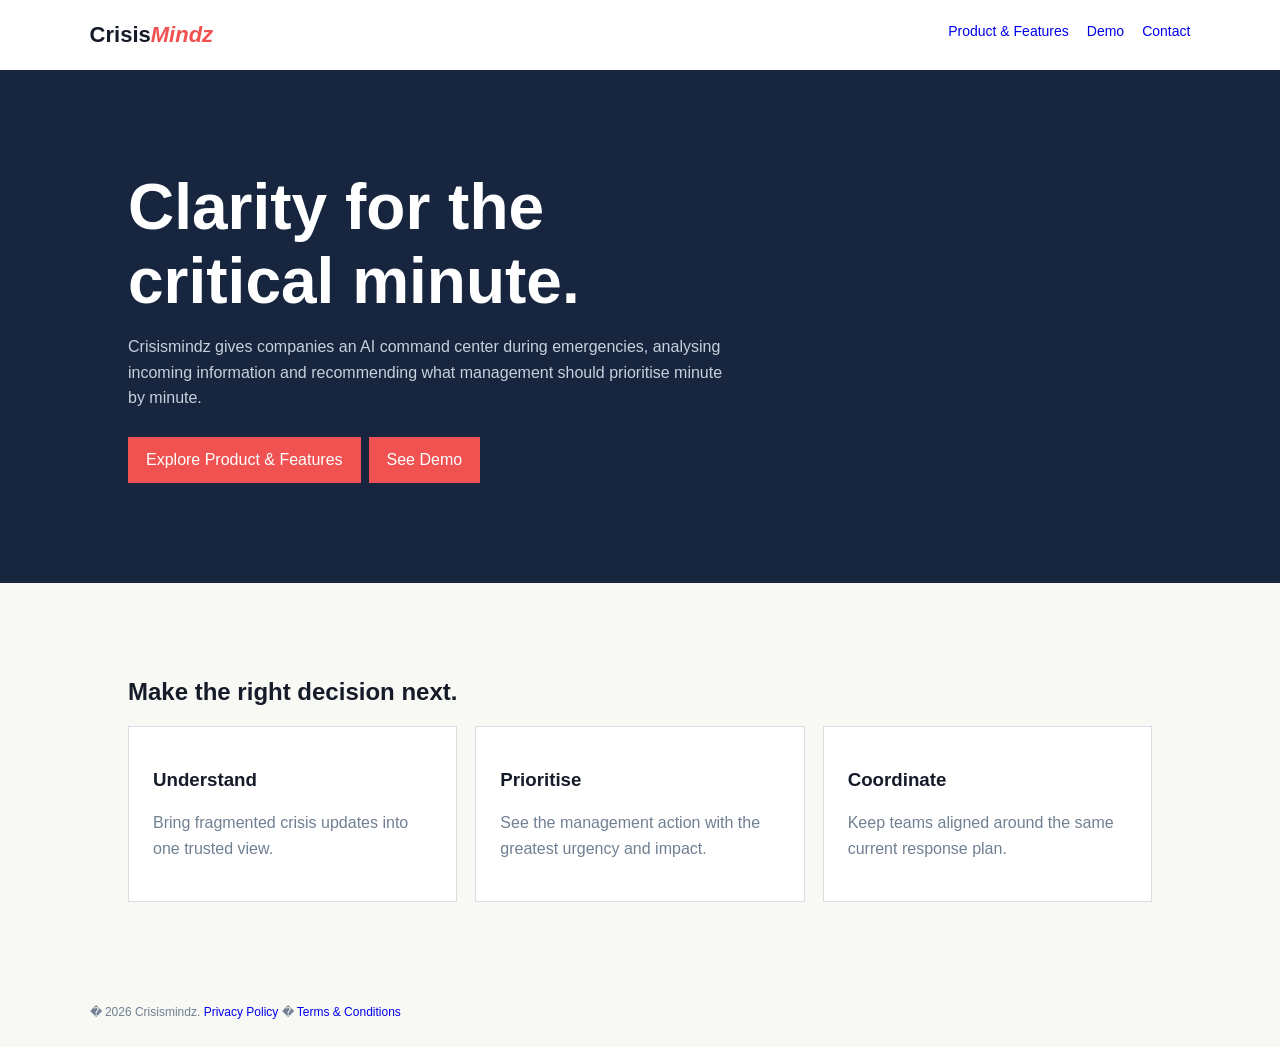
==== index.html @ a90115cb "Initial commit" ====
<!doctype html><html><head><meta name="viewport" content="width=device-width"><title>Crisismindz</title><style>body{margin:0;font-family:Arial;background:#f8f8f5;color:#151b29}.nav{padding:22px 7%;display:flex;justify-content:space-between;background:white}.logo{font-weight:bold;font-size:22px}.logo i{color:#f05252}.nav a{margin-left:18px;font-size:14px}.hero{background:#17253e;color:white;padding:100px 10%}.hero h1{font-size:64px;margin:0}.hero p{max-width:600px;color:#c5d1dc;line-height:1.6}.btn{display:inline-block;background:#f05252;color:white;padding:14px 18px;margin:10px 8px 0 0}.section{padding:75px 10%;max-width:1100px}.grid{display:grid;grid-template-columns:repeat(3,1fr);gap:18px}.card{background:white;border:1px solid #d9e0e5;padding:24px}.card p{color:#708092;line-height:1.6}.footer{padding:28px 7%;font-size:12px;color:#708092}@media(max-width:700px){.hero h1{font-size:43px}.grid{grid-template-columns:1fr}}a{text-decoration:none}</style></head><body><header class="nav"><span class="logo">Crisis<i>Mindz</i></span><nav><a href="product.html">Product &amp; Features</a><a href="demo.html">Demo</a><a href="contact.html">Contact</a></nav></header><main><section class="hero"><h1>Clarity for the<br>critical minute.</h1><p>Crisismindz gives companies an AI command center during emergencies, analysing incoming information and recommending what management should prioritise minute by minute.</p><a class="btn" href="product.html">Explore Product &amp; Features</a><a class="btn" href="demo.html">See Demo</a></section><section class="section"><h2>Make the right decision next.</h2><div class="grid"><div class="card"><h3>Understand</h3><p>Bring fragmented crisis updates into one trusted view.</p></div><div class="card"><h3>Prioritise</h3><p>See the management action with the greatest urgency and impact.</p></div><div class="card"><h3>Coordinate</h3><p>Keep teams aligned around the same current response plan.</p></div></div></section></main><footer class="footer">� 2026 Crisismindz. <a href="privacy.html">Privacy Policy</a> � <a href="terms.html">Terms &amp; Conditions</a></footer></body></html>
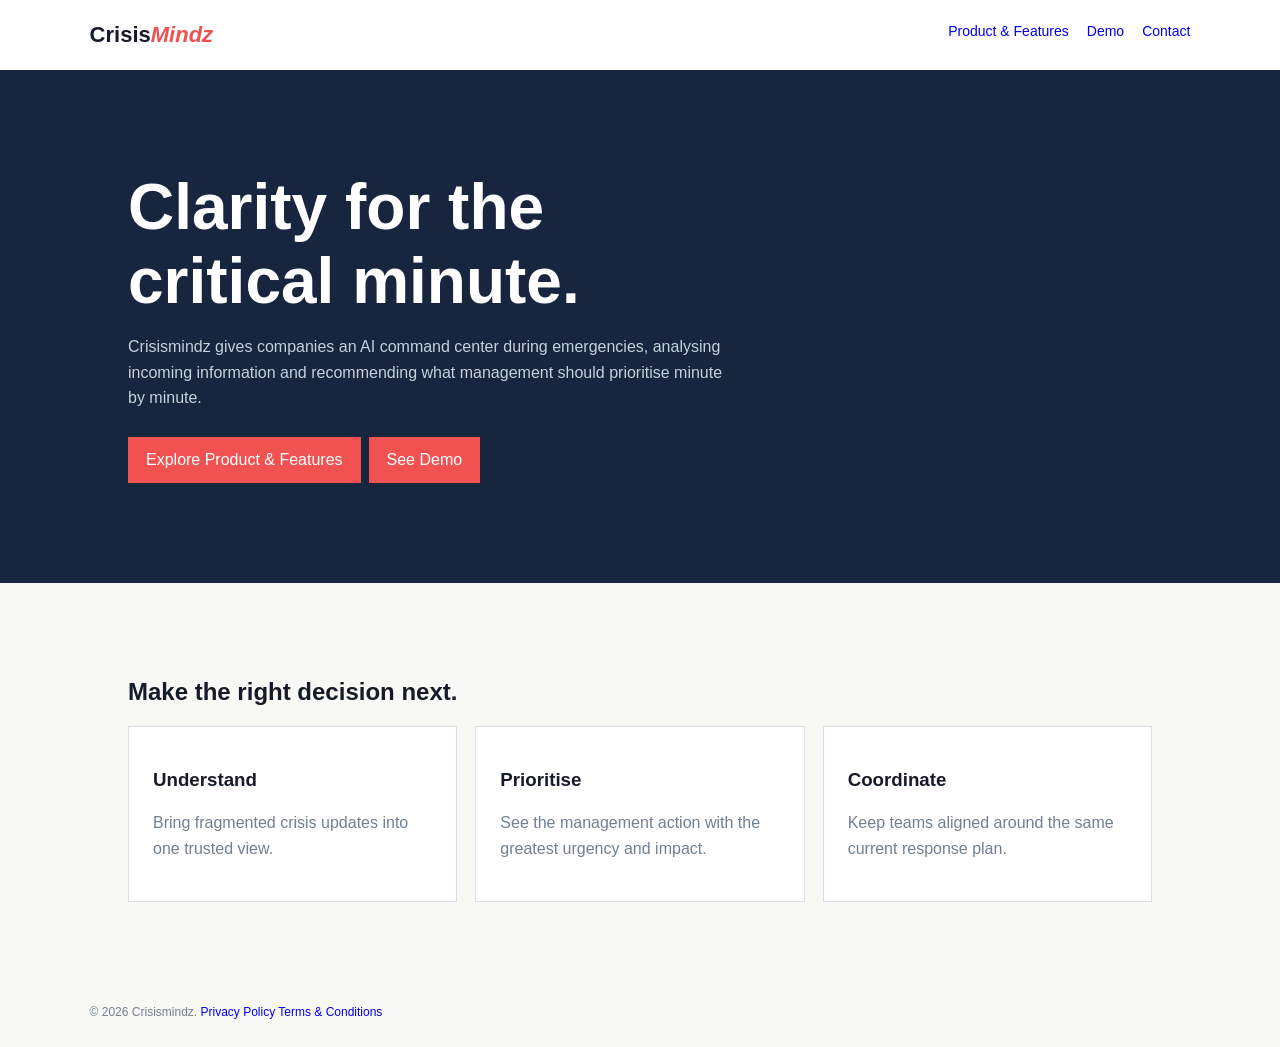
==== commit 68e25571: "Remove footer separator" ====
--- a/index.html
+++ b/index.html
@@ -1 +1 @@
-<!doctype html><html><head><meta name="viewport" content="width=device-width"><title>Crisismindz</title><style>body{margin:0;font-family:Arial;background:#f8f8f5;color:#151b29}.nav{padding:22px 7%;display:flex;justify-content:space-between;background:white}.logo{font-weight:bold;font-size:22px}.logo i{color:#f05252}.nav a{margin-left:18px;font-size:14px}.hero{background:#17253e;color:white;padding:100px 10%}.hero h1{font-size:64px;margin:0}.hero p{max-width:600px;color:#c5d1dc;line-height:1.6}.btn{display:inline-block;background:#f05252;color:white;padding:14px 18px;margin:10px 8px 0 0}.section{padding:75px 10%;max-width:1100px}.grid{display:grid;grid-template-columns:repeat(3,1fr);gap:18px}.card{background:white;border:1px solid #d9e0e5;padding:24px}.card p{color:#708092;line-height:1.6}.footer{padding:28px 7%;font-size:12px;color:#708092}@media(max-width:700px){.hero h1{font-size:43px}.grid{grid-template-columns:1fr}}a{text-decoration:none}</style></head><body><header class="nav"><span class="logo">Crisis<i>Mindz</i></span><nav><a href="product.html">Product &amp; Features</a><a href="demo.html">Demo</a><a href="contact.html">Contact</a></nav></header><main><section class="hero"><h1>Clarity for the<br>critical minute.</h1><p>Crisismindz gives companies an AI command center during emergencies, analysing incoming information and recommending what management should prioritise minute by minute.</p><a class="btn" href="product.html">Explore Product &amp; Features</a><a class="btn" href="demo.html">See Demo</a></section><section class="section"><h2>Make the right decision next.</h2><div class="grid"><div class="card"><h3>Understand</h3><p>Bring fragmented crisis updates into one trusted view.</p></div><div class="card"><h3>Prioritise</h3><p>See the management action with the greatest urgency and impact.</p></div><div class="card"><h3>Coordinate</h3><p>Keep teams aligned around the same current response plan.</p></div></div></section></main><footer class="footer">� 2026 Crisismindz. <a href="privacy.html">Privacy Policy</a> � <a href="terms.html">Terms &amp; Conditions</a></footer></body></html>
+<!doctype html><html><head><meta name="viewport" content="width=device-width"><title>Crisismindz</title><style>body{margin:0;font-family:Arial;background:#f8f8f5;color:#151b29}.nav{padding:22px 7%;display:flex;justify-content:space-between;background:white}.logo{font-weight:bold;font-size:22px}.logo i{color:#f05252}.nav a{margin-left:18px;font-size:14px}.hero{background:#17253e;color:white;padding:100px 10%}.hero h1{font-size:64px;margin:0}.hero p{max-width:600px;color:#c5d1dc;line-height:1.6}.btn{display:inline-block;background:#f05252;color:white;padding:14px 18px;margin:10px 8px 0 0}.section{padding:75px 10%;max-width:1100px}.grid{display:grid;grid-template-columns:repeat(3,1fr);gap:18px}.card{background:white;border:1px solid #d9e0e5;padding:24px}.card p{color:#708092;line-height:1.6}.footer{padding:28px 7%;font-size:12px;color:#708092}@media(max-width:700px){.hero h1{font-size:43px}.grid{grid-template-columns:1fr}}a{text-decoration:none}</style></head><body><header class="nav"><span class="logo">Crisis<i>Mindz</i></span><nav><a href="product.html">Product &amp; Features</a><a href="demo.html">Demo</a><a href="contact.html">Contact</a></nav></header><main><section class="hero"><h1>Clarity for the<br>critical minute.</h1><p>Crisismindz gives companies an AI command center during emergencies, analysing incoming information and recommending what management should prioritise minute by minute.</p><a class="btn" href="product.html">Explore Product &amp; Features</a><a class="btn" href="demo.html">See Demo</a></section><section class="section"><h2>Make the right decision next.</h2><div class="grid"><div class="card"><h3>Understand</h3><p>Bring fragmented crisis updates into one trusted view.</p></div><div class="card"><h3>Prioritise</h3><p>See the management action with the greatest urgency and impact.</p></div><div class="card"><h3>Coordinate</h3><p>Keep teams aligned around the same current response plan.</p></div></div></section></main><footer class="footer">&copy; 2026 Crisismindz. <a href="privacy.html">Privacy Policy</a> <a href="terms.html">Terms &amp; Conditions</a></footer></body></html>
